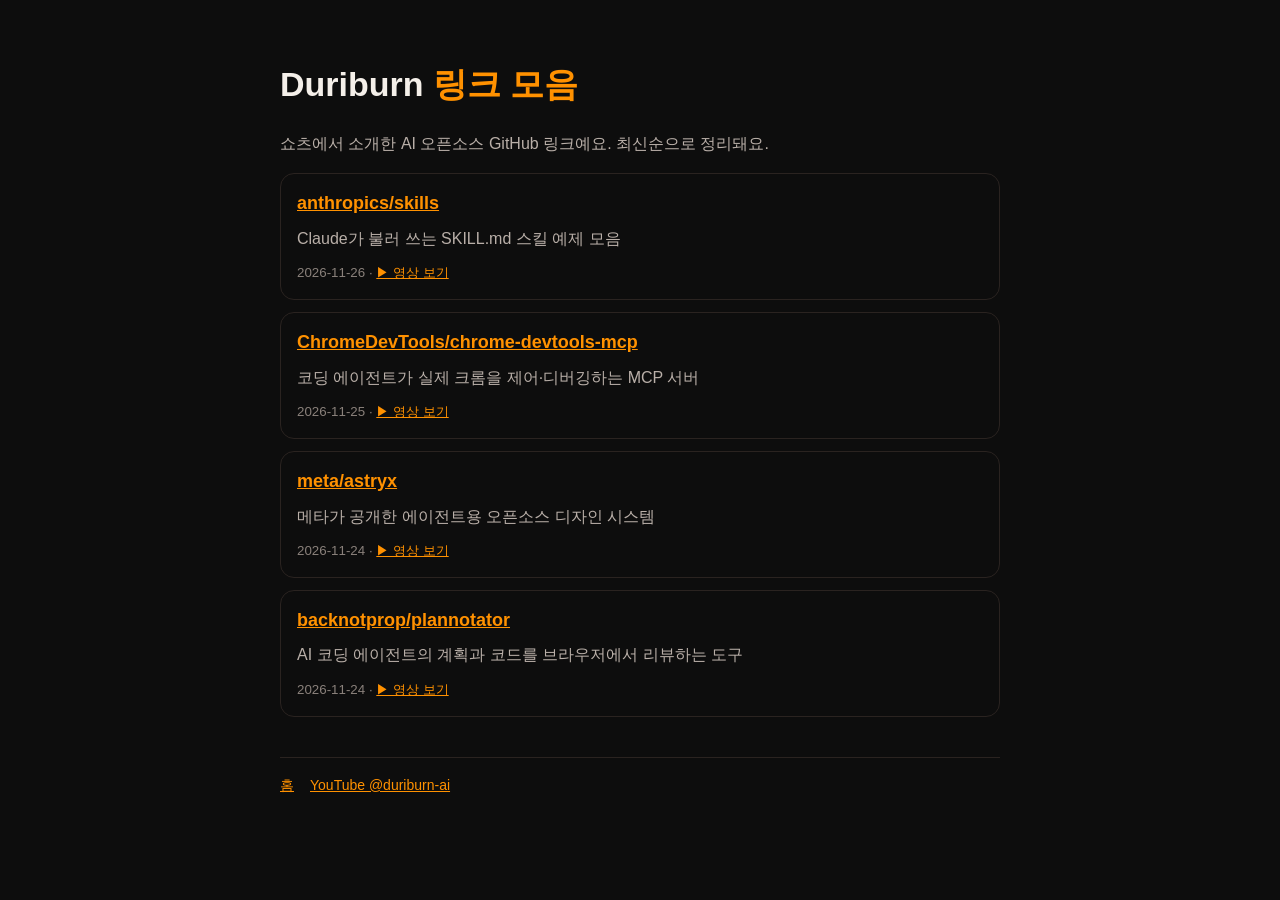
==== links.html @ e2ab8d20 "update links page" ====
<!doctype html><html lang="ko"><head><meta charset="utf-8"><meta name="viewport" content="width=device-width,initial-scale=1">
<title>두리번이 소개한 AI 오픈소스 링크 모음</title><link rel="stylesheet" href="style.css">
<style>ul{list-style:none;padding:0}li{border:1px solid #2a2320;border-radius:14px;padding:14px 16px;margin:12px 0}a.repo{font-size:18px;font-weight:700;word-break:break-all}li p{margin:6px 0}small{color:#8a817b}</style></head>
<body><main><h1>Duriburn <span>링크 모음</span></h1>
<p>쇼츠에서 소개한 AI 오픈소스 GitHub 링크예요. 최신순으로 정리돼요.</p>
<ul><li><a class="repo" href="https://github.com/anthropics/skills">anthropics/skills</a><p>Claude가 불러 쓰는 SKILL.md 스킬 예제 모음</p><small>2026-11-26 · <a href="https://youtube.com/shorts/5Knz9wBX8SY">▶ 영상 보기</a></small></li>
<li><a class="repo" href="https://github.com/ChromeDevTools/chrome-devtools-mcp">ChromeDevTools/chrome-devtools-mcp</a><p>코딩 에이전트가 실제 크롬을 제어·디버깅하는 MCP 서버</p><small>2026-11-25 · <a href="https://youtube.com/shorts/dO47_bAZS7Q">▶ 영상 보기</a></small></li>
<li><a class="repo" href="https://github.com/meta/astryx">meta/astryx</a><p>메타가 공개한 에이전트용 오픈소스 디자인 시스템</p><small>2026-11-24 · <a href="https://youtube.com/shorts/kfMm3bFbrIg">▶ 영상 보기</a></small></li>
<li><a class="repo" href="https://github.com/backnotprop/plannotator">backnotprop/plannotator</a><p>AI 코딩 에이전트의 계획과 코드를 브라우저에서 리뷰하는 도구</p><small>2026-11-24 · <a href="https://youtube.com/shorts/B1mohXmfS0c">▶ 영상 보기</a></small></li></ul>
<nav><a href="index.html">홈</a><a href="https://www.youtube.com/@duriburn-ai">YouTube @duriburn-ai</a></nav></main></body></html>
---- style.css ----
:root{--bg:#0d0d0d;--fg:#f4efe9;--dim:#b9afa8;--fire:#ff9100}
*{box-sizing:border-box}body{margin:0;background:var(--bg);color:var(--fg);font:16px/1.7 -apple-system,"Apple SD Gothic Neo","Noto Sans KR",sans-serif}
main{max-width:760px;margin:0 auto;padding:56px 20px}
h1{font-size:34px;margin:0 0 8px}h1 span{color:var(--fire)}h2{margin-top:36px;font-size:20px;color:var(--fire)}
p,li{color:var(--dim)}a{color:var(--fire)}nav{margin-top:40px;border-top:1px solid #2a2320;padding-top:16px;font-size:14px}
nav a{margin-right:16px}
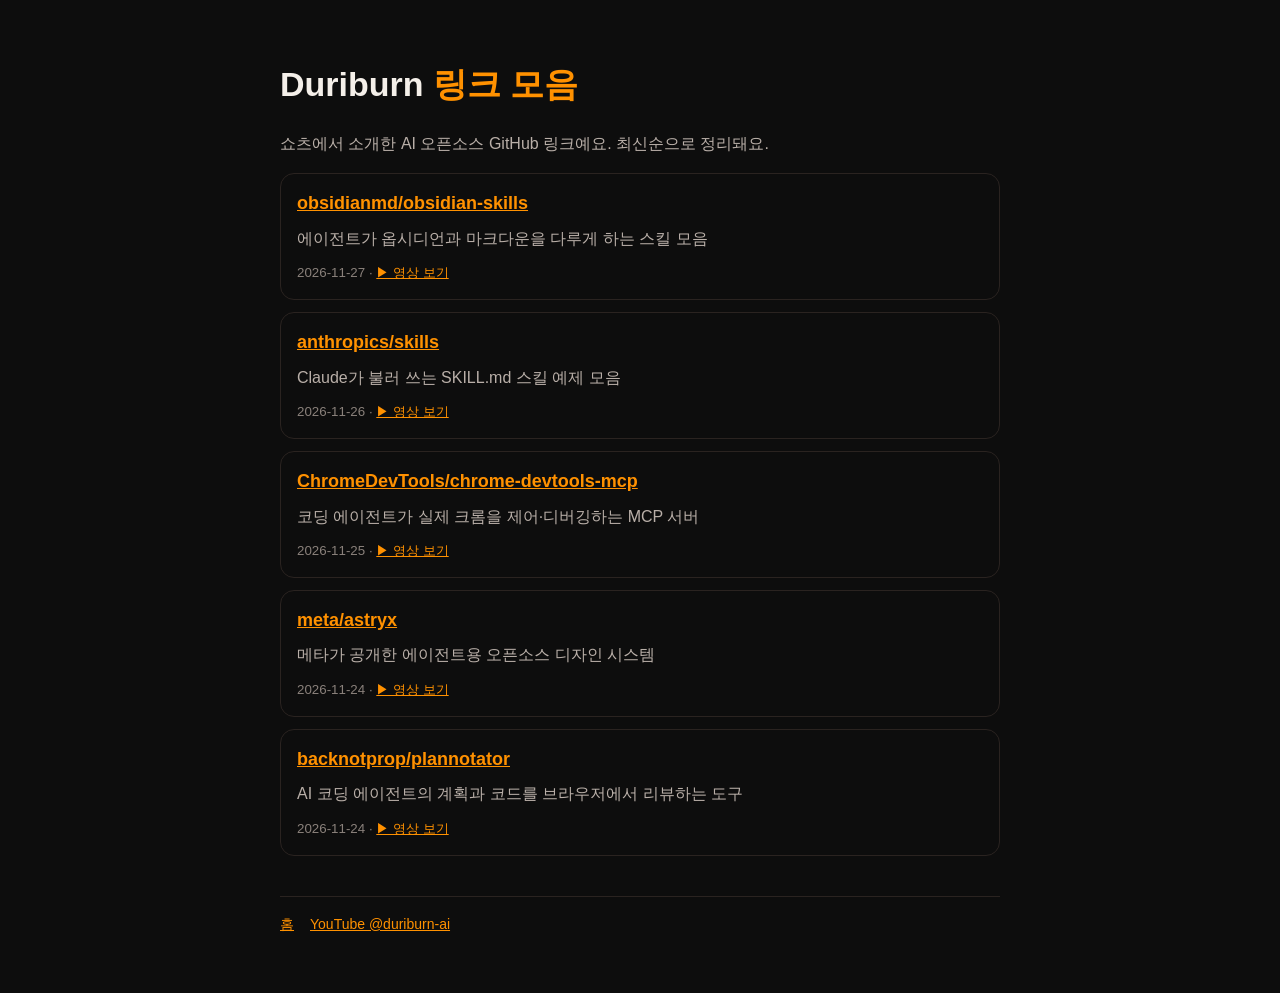
==== commit 8c4cfa14: "update links page" ====
--- a/links.html
+++ b/links.html
@@ -3,7 +3,8 @@
 <style>ul{list-style:none;padding:0}li{border:1px solid #2a2320;border-radius:14px;padding:14px 16px;margin:12px 0}a.repo{font-size:18px;font-weight:700;word-break:break-all}li p{margin:6px 0}small{color:#8a817b}</style></head>
 <body><main><h1>Duriburn <span>링크 모음</span></h1>
 <p>쇼츠에서 소개한 AI 오픈소스 GitHub 링크예요. 최신순으로 정리돼요.</p>
-<ul><li><a class="repo" href="https://github.com/anthropics/skills">anthropics/skills</a><p>Claude가 불러 쓰는 SKILL.md 스킬 예제 모음</p><small>2026-11-26 · <a href="https://youtube.com/shorts/5Knz9wBX8SY">▶ 영상 보기</a></small></li>
+<ul><li><a class="repo" href="https://github.com/obsidianmd/obsidian-skills">obsidianmd/obsidian-skills</a><p>에이전트가 옵시디언과 마크다운을 다루게 하는 스킬 모음</p><small>2026-11-27 · <a href="https://youtube.com/shorts/ZMdDo51eXQM">▶ 영상 보기</a></small></li>
+<li><a class="repo" href="https://github.com/anthropics/skills">anthropics/skills</a><p>Claude가 불러 쓰는 SKILL.md 스킬 예제 모음</p><small>2026-11-26 · <a href="https://youtube.com/shorts/5Knz9wBX8SY">▶ 영상 보기</a></small></li>
 <li><a class="repo" href="https://github.com/ChromeDevTools/chrome-devtools-mcp">ChromeDevTools/chrome-devtools-mcp</a><p>코딩 에이전트가 실제 크롬을 제어·디버깅하는 MCP 서버</p><small>2026-11-25 · <a href="https://youtube.com/shorts/dO47_bAZS7Q">▶ 영상 보기</a></small></li>
 <li><a class="repo" href="https://github.com/meta/astryx">meta/astryx</a><p>메타가 공개한 에이전트용 오픈소스 디자인 시스템</p><small>2026-11-24 · <a href="https://youtube.com/shorts/kfMm3bFbrIg">▶ 영상 보기</a></small></li>
 <li><a class="repo" href="https://github.com/backnotprop/plannotator">backnotprop/plannotator</a><p>AI 코딩 에이전트의 계획과 코드를 브라우저에서 리뷰하는 도구</p><small>2026-11-24 · <a href="https://youtube.com/shorts/B1mohXmfS0c">▶ 영상 보기</a></small></li></ul>
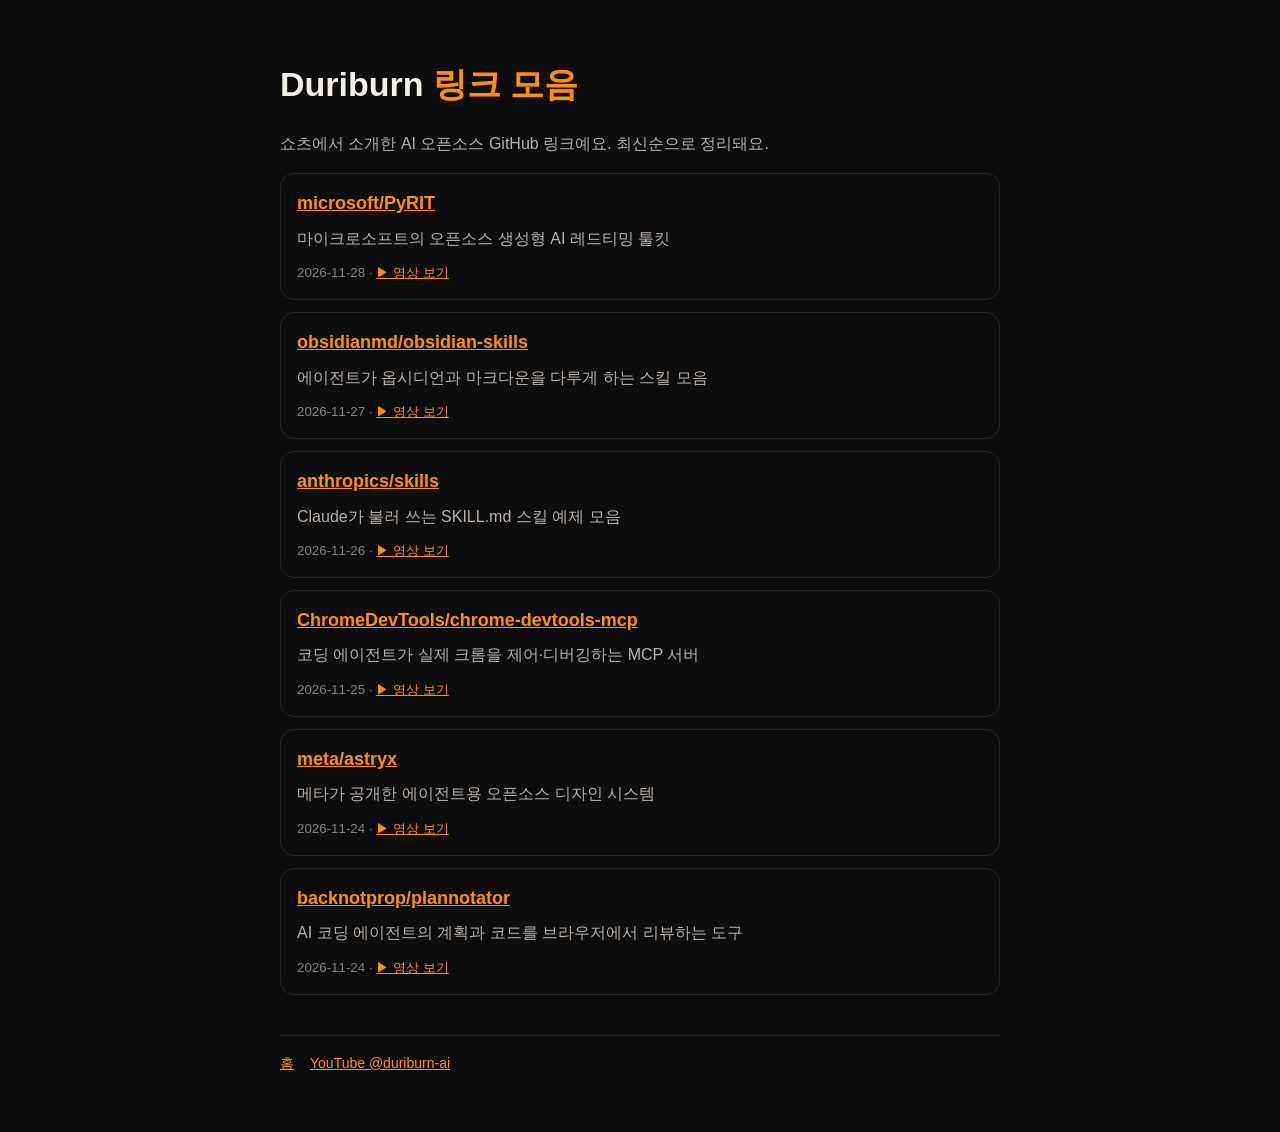
==== commit b9a2227c: "update links page" ====
--- a/links.html
+++ b/links.html
@@ -3,7 +3,8 @@
 <style>ul{list-style:none;padding:0}li{border:1px solid #2a2320;border-radius:14px;padding:14px 16px;margin:12px 0}a.repo{font-size:18px;font-weight:700;word-break:break-all}li p{margin:6px 0}small{color:#8a817b}</style></head>
 <body><main><h1>Duriburn <span>링크 모음</span></h1>
 <p>쇼츠에서 소개한 AI 오픈소스 GitHub 링크예요. 최신순으로 정리돼요.</p>
-<ul><li><a class="repo" href="https://github.com/obsidianmd/obsidian-skills">obsidianmd/obsidian-skills</a><p>에이전트가 옵시디언과 마크다운을 다루게 하는 스킬 모음</p><small>2026-11-27 · <a href="https://youtube.com/shorts/ZMdDo51eXQM">▶ 영상 보기</a></small></li>
+<ul><li><a class="repo" href="https://github.com/microsoft/PyRIT">microsoft/PyRIT</a><p>마이크로소프트의 오픈소스 생성형 AI 레드티밍 툴킷</p><small>2026-11-28 · <a href="https://youtube.com/shorts/XU3pWyUfzyk">▶ 영상 보기</a></small></li>
+<li><a class="repo" href="https://github.com/obsidianmd/obsidian-skills">obsidianmd/obsidian-skills</a><p>에이전트가 옵시디언과 마크다운을 다루게 하는 스킬 모음</p><small>2026-11-27 · <a href="https://youtube.com/shorts/ZMdDo51eXQM">▶ 영상 보기</a></small></li>
 <li><a class="repo" href="https://github.com/anthropics/skills">anthropics/skills</a><p>Claude가 불러 쓰는 SKILL.md 스킬 예제 모음</p><small>2026-11-26 · <a href="https://youtube.com/shorts/5Knz9wBX8SY">▶ 영상 보기</a></small></li>
 <li><a class="repo" href="https://github.com/ChromeDevTools/chrome-devtools-mcp">ChromeDevTools/chrome-devtools-mcp</a><p>코딩 에이전트가 실제 크롬을 제어·디버깅하는 MCP 서버</p><small>2026-11-25 · <a href="https://youtube.com/shorts/dO47_bAZS7Q">▶ 영상 보기</a></small></li>
 <li><a class="repo" href="https://github.com/meta/astryx">meta/astryx</a><p>메타가 공개한 에이전트용 오픈소스 디자인 시스템</p><small>2026-11-24 · <a href="https://youtube.com/shorts/kfMm3bFbrIg">▶ 영상 보기</a></small></li>
